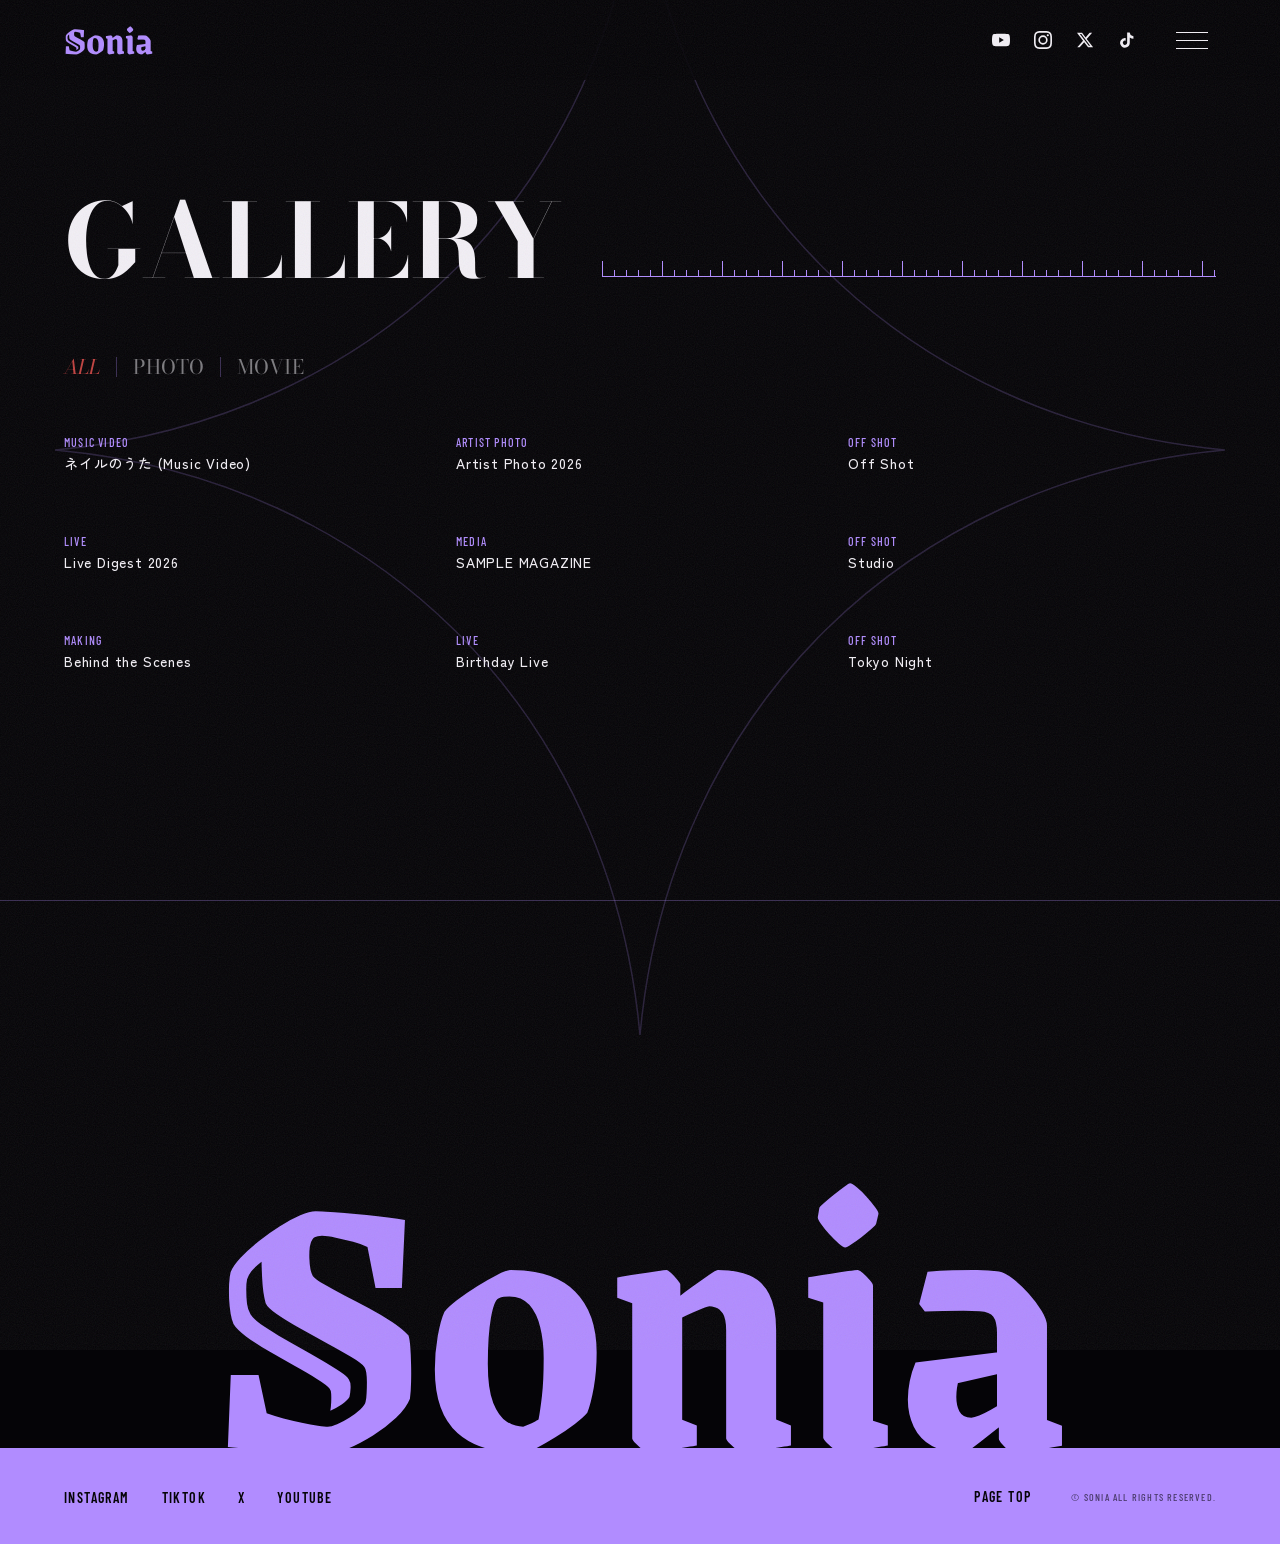
==== gallery/index.html @ 49996fd9 "Add files via upload" ====
<!DOCTYPE html>
<html lang="ja">
<head>
  <meta charset="UTF-8">
  <meta name="viewport" content="width=device-width, initial-scale=1.0">
  <title>Gallery｜素二愛 Sonia OFFICIAL WEB SITE</title>
  <meta name="description" content="アーティスト・モデル 素二愛（Sonia）のオフィシャルサイト。最新ニュース、ライブ情報、ギャラリー、プロフィールをお届けします。">
  <meta name="robots" content="index, follow">
  <link rel="icon" href="../images/favicon.png" type="image/png">

  <meta property="og:type" content="website">
  <meta property="og:title" content="素二愛 Sonia｜OFFICIAL WEB SITE">
  <meta property="og:description" content="アーティスト・モデル 素二愛（Sonia）のオフィシャルサイト。">
  <meta property="og:image" content="../images/ogp.png">
  <meta property="og:site_name" content="素二愛 Sonia｜OFFICIAL WEB SITE">
  <meta property="og:locale" content="ja_JP">
  <meta name="twitter:card" content="summary_large_image">
  <meta name="twitter:site" content="@sonia__0925">

  <link rel="preconnect" href="https://fonts.googleapis.com">
  <link rel="preconnect" href="https://fonts.gstatic.com" crossorigin>
  <link href="https://fonts.googleapis.com/css2?family=Barlow+Condensed:wght@400;500;600&family=Bodoni+Moda:ital,opsz,wght@0,6..96,400;0,6..96,700;1,6..96,400;1,6..96,700&family=Grenze+Gotisch:wght@500;700&family=Zen+Kaku+Gothic+New:wght@400;500&display=swap" rel="stylesheet">
  <link rel="stylesheet" href="../css/style.css?v=20261025">
  <script src="../js/common.js?v=20261025" defer></script>
  <script src="../js/layout.js?v=20261025" defer></script>
  <script src="../js/gallery.js?v=20261025" defer></script>
</head>
<body class="is-sub">

  <svg class="sprite" aria-hidden="true">
    <symbol id="i-star" viewBox="0 0 24 24"><path d="M12 0c.6 6.6 5.4 11.4 12 12-6.6.6-11.4 5.4-12 12-.6-6.6-5.4-11.4-12-12C6.6 11.4 11.4 6.6 12 0z"/></symbol>
    <symbol id="i-arrow" viewBox="0 0 24 24"><path d="M13.6 5.2 12.2 6.6l4.4 4.4H3v2h13.6l-4.4 4.4 1.4 1.4 6.8-6.8z"/></symbol>
    <symbol id="i-instagram" viewBox="0 0 24 24"><path d="M12 2.2c3.2 0 3.6 0 4.8.1 3.3.1 4.8 1.7 4.9 4.9.1 1.3.1 1.6.1 4.8s0 3.6-.1 4.8c-.1 3.2-1.7 4.8-4.9 4.9-1.3.1-1.6.1-4.8.1s-3.6 0-4.8-.1c-3.3-.1-4.8-1.7-4.9-4.9C2.2 15.6 2.2 15.2 2.2 12s0-3.6.1-4.8C2.4 3.9 3.9 2.4 7.2 2.3 8.4 2.2 8.8 2.2 12 2.2zM12 0C8.7 0 8.3 0 7.1.1 2.7.3.3 2.7.1 7.1 0 8.3 0 8.7 0 12s0 3.7.1 4.9c.2 4.4 2.6 6.8 7 7 1.2.1 1.6.1 4.9.1s3.7 0 4.9-.1c4.4-.2 6.8-2.6 7-7 .1-1.2.1-1.6.1-4.9s0-3.7-.1-4.9c-.2-4.4-2.6-6.8-7-7C15.7 0 15.3 0 12 0zm0 5.8a6.2 6.2 0 1 0 0 12.4 6.2 6.2 0 0 0 0-12.4zM12 16a4 4 0 1 1 0-8 4 4 0 0 1 0 8zm6.4-11.8a1.4 1.4 0 1 0 0 2.9 1.4 1.4 0 0 0 0-2.9z"/></symbol>
    <symbol id="i-tiktok" viewBox="0 0 24 24"><path d="M19.6 6.7a5 5 0 0 1-3.9-4.5V2h-3.5v13.7a2.9 2.9 0 0 1-5.2 1.7 2.9 2.9 0 0 1 3.2-4.5V9.4a6.4 6.4 0 0 0-5.5 10.8 6.4 6.4 0 0 0 11-4.5V8.8a8.4 8.4 0 0 0 4.9 1.6V6.9l-1-.2z"/></symbol>
    <symbol id="i-x" viewBox="0 0 24 24"><path d="M18.2 2.3h3.3l-7.2 8.3 8.5 11.2h-6.7l-5.2-6.8-6 6.8H1.7l7.7-8.8L1.3 2.3h6.8l4.7 6.2 5.4-6.2zm-1.1 17.5h1.8L7.1 4.1h-2l12 15.7z"/></symbol>
    <symbol id="i-youtube" viewBox="0 0 24 24"><path d="M23.5 6.2a3 3 0 0 0-2.1-2.1C19.5 3.6 12 3.6 12 3.6s-7.5 0-9.4.5A3 3 0 0 0 .5 6.2C0 8.1 0 12 0 12s0 3.9.5 5.8a3 3 0 0 0 2.1 2.1c1.9.5 9.4.5 9.4.5s7.5 0 9.4-.5a3 3 0 0 0 2.1-2.1c.5-1.9.5-5.8.5-5.8s0-3.9-.5-5.8zM9.6 15.6V8.4l6.2 3.6-6.2 3.6z"/></symbol>
  </svg>

  <div class="grain" aria-hidden="true"></div>
  <svg class="emblem" aria-hidden="true" viewBox="0 0 24 24"><path d="M12 0c.6 6.6 5.4 11.4 12 12-6.6.6-11.4 5.4-12 12-.6-6.6-5.4-11.4-12-12C6.6 11.4 11.4 6.6 12 0z"/></svg>
  <div class="cursor" aria-hidden="true"><span class="cursor-dot"></span><span class="cursor-ring"><em class="cursor-label"></em></span></div>

  <header class="site-header">
    <a href="../" class="logo" aria-label="素二愛 トップへ">Sonia</a>
    <ul class="header-sns">
      <li><a href="https://www.youtube.com/channel/UCf7-5qd9nNde2EbkA1S9MgQ" target="_blank" rel="noopener" aria-label="YouTube"><svg><use href="#i-youtube"/></svg></a></li>
      <li><a href="https://www.instagram.com/sonia__0925" target="_blank" rel="noopener" aria-label="Instagram"><svg><use href="#i-instagram"/></svg></a></li>
      <li><a href="https://x.com/sonia__0925" target="_blank" rel="noopener" aria-label="X"><svg><use href="#i-x"/></svg></a></li>
      <li><a href="https://www.tiktok.com/@sonia__0925" target="_blank" rel="noopener" aria-label="TikTok"><svg><use href="#i-tiktok"/></svg></a></li>
    </ul>
    <button class="menu-btn" type="button" aria-expanded="false" aria-controls="drawer" aria-label="メニュー"><i></i><i></i><i></i></button>
  </header>

  <div class="drawer" id="drawer" aria-hidden="true">
    <nav class="drawer-nav" aria-label="メニュー">
      <a href="../#news">News</a>
      <a href="../#live">Live</a>
      <a href="../#gallery">Gallery</a>
      <a href="../#profile">Profile</a>
      <a href="../#contact">Contact</a>
    </nav>
    <ul class="sns-grid">
      <li><a href="https://www.instagram.com/sonia__0925" target="_blank" rel="noopener" aria-label="Instagram"><svg><use href="#i-instagram"/></svg></a></li>
      <li><a href="https://x.com/sonia__0925" target="_blank" rel="noopener" aria-label="X"><svg><use href="#i-x"/></svg></a></li>
      <li><a href="https://www.tiktok.com/@sonia__0925" target="_blank" rel="noopener" aria-label="TikTok"><svg><use href="#i-tiktok"/></svg></a></li>
      <li><a href="https://www.youtube.com/channel/UCf7-5qd9nNde2EbkA1S9MgQ" target="_blank" rel="noopener" aria-label="YouTube"><svg><use href="#i-youtube"/></svg></a></li>
    </ul>
  </div>

  <main class="page page-gallery">
    <section class="sec page-sec">
      <div class="sec-head">
        <h1 class="sec-title" data-split>Gallery</h1>
        <span class="ruler" aria-hidden="true"></span>
      </div>
      <div class="tabs" role="tablist">
        <button type="button" class="is-active" data-filter="all">All</button>
        <button type="button" data-filter="photo">Photo</button>
        <button type="button" data-filter="movie">Movie</button>
      </div>
      <ul class="gallery-grid js-gallery"></ul>
    </section>
  </main>

  <footer class="site-footer">
    <p class="footer-logo" aria-hidden="true">Sonia</p>
    <div class="footer-row">
      <ul class="footer-sns">
        <li><a href="https://www.instagram.com/sonia__0925" target="_blank" rel="noopener">Instagram</a></li>
        <li><a href="https://www.tiktok.com/@sonia__0925" target="_blank" rel="noopener">TikTok</a></li>
        <li><a href="https://x.com/sonia__0925" target="_blank" rel="noopener">X</a></li>
        <li><a href="https://www.youtube.com/channel/UCf7-5qd9nNde2EbkA1S9MgQ" target="_blank" rel="noopener">YouTube</a></li>
      </ul>
      <a href="../" class="to-top">Page top</a>
      <p class="copy"><small>&copy; Sonia All Rights Reserved.</small></p>
    </div>
  </footer>

  <div class="modal" id="modal" aria-hidden="true" role="dialog" aria-modal="true">
    <div class="modal-bg" data-close></div>
    <button type="button" class="modal-close" data-close aria-label="閉じる"><i></i><i></i></button>
    <div class="modal-box">
      <div class="modal-content js-modal-content"></div>
    </div>
  </div>

</body>
</html>
---- css/style.css ----
:root {
  --black: #050407;
  --panel: #0e0b13;
  --cream: #f2eff5;
  --violet: #b18cff;
  --red: #c0413f;
  --dim: rgba(242, 239, 245, 0.5);
  --line: rgba(177, 140, 255, 0.3);
  --line-soft: rgba(242, 239, 245, 0.1);

  --serif: "Bodoni Moda", "Times New Roman", serif;
  --goth: "Grenze Gotisch", "Times New Roman", serif;
  --label: "Barlow Condensed", "Arial Narrow", sans-serif;
  --ja: "Zen Kaku Gothic New", "Hiragino Sans", "Yu Gothic", sans-serif;

  --fs-xs: 12px;
  --fs-s: 14px;
  --fs-m: 16px;
  --fs-l: 20px;
  --fs-xl: clamp(24px, 3vw, 32px);
  --fs-2xl: clamp(48px, 6vw, 80px);
  --fs-display: clamp(48px, 8vw, 128px);

  --gx: clamp(20px, 5vw, 80px);
  --header-h: 80px;
  --sec-y: clamp(96px, 12vw, 192px);

  --ease: cubic-bezier(0.22, 1, 0.36, 1);
  --ease-io: cubic-bezier(0.76, 0, 0.24, 1);
}

*,
*::before,
*::after {
  box-sizing: border-box;
}

html {
  -webkit-text-size-adjust: 100%;
  scroll-behavior: smooth;
}

html.is-locked {
  overflow: hidden;
}

html.is-locked body {
  padding-right: var(--sbw, 0px);
}

html.is-locked .site-header,
html.is-locked .modal-close {
  margin-right: var(--sbw, 0px);
}

body {
  margin: 0;
  background-color: var(--black);
  color: var(--cream);
  font-family: var(--ja);
  font-size: var(--fs-m);
  line-height: 2;
  letter-spacing: 0.05em;
  -webkit-font-smoothing: antialiased;
  overflow-x: clip;
}

img,
svg,
video,
iframe {
  display: block;
  max-width: 100%;
}

a {
  color: inherit;
  text-decoration: none;
}

button {
  font: inherit;
  color: inherit;
  letter-spacing: inherit;
  background: none;
  border: 0;
  padding: 0;
  cursor: pointer;
}

ul,
ol,
dl,
dd,
p,
h1,
h2,
h3,
figure {
  margin: 0;
  padding: 0;
}

ul,
ol {
  list-style: none;
}

h1,
h2,
h3 {
  font-size: inherit;
  font-weight: 500;
  line-height: 1.5;
}

em {
  font-style: normal;
}

::selection {
  background-color: var(--red);
  color: var(--cream);
}

:focus-visible {
  outline: 1px solid var(--violet);
  outline-offset: 4px;
}

.sec-title,
.drawer-nav a,
.index-list,
.tabs button,
.live-day,
.profile-sns span,
.empty {
  font-family: var(--serif);
  font-weight: 700;
  line-height: 1;
  letter-spacing: 0;
  text-transform: uppercase;
}

.logo,
.loader-logo,
.mv-logo-en,
.footer-logo,
.profile-name span {
  font-family: var(--goth);
  font-weight: 700;
  line-height: 1;
  letter-spacing: 0;
}

.loader-count,
.mv-scroll,
.news-date,
.news-cat,
.badge,
.live-week,
.live-meta,
.live-more,
.ticket-btn,
.more-btn,
.send-btn,
.gallery-meta em,
.gallery-count-badge,
.profile-data dt,
.field label,
.field-choice legend,
.footer-sns a,
.to-top,
.copy,
.modal-caption,
.modal-yt,
.modal-count,
.live-table dt,
.pager-link small,
.pager-back {
  font-family: var(--label);
  font-weight: 500;
  line-height: 1.5;
  letter-spacing: 0.1em;
  text-transform: uppercase;
}

.sprite {
  position: absolute;
  width: 0;
  height: 0;
  overflow: hidden;
}

.hp {
  position: absolute;
  left: -9999px;
  opacity: 0;
}

main,
.site-footer {
  position: relative;
  z-index: 1;
}

.loader {
  position: fixed;
  inset: 0;
  z-index: 200;
  display: grid;
  place-content: center;
  justify-items: center;
  gap: 24px;
  background-color: var(--black);
  color: var(--violet);
  clip-path: inset(0 0 0 0);
  transition: clip-path 1.2s var(--ease-io);
}

body.is-ready .loader {
  clip-path: inset(0 0 100% 0);
  pointer-events: none;
}

.loader-logo {
  font-size: 72px;
  opacity: 0;
  animation: fade 1.2s var(--ease) 0.1s forwards;
}

.loader-bar {
  position: relative;
  width: 160px;
  height: 1px;
  background-color: var(--line);
}

.loader-bar span {
  position: absolute;
  inset: 0;
  background-color: var(--red);
  transform: scaleX(0);
  transform-origin: left;
}

.loader-count {
  font-size: var(--fs-xs);
  letter-spacing: 0.2em;
  font-variant-numeric: tabular-nums;
}

.grain {
  position: fixed;
  inset: -50%;
  z-index: 150;
  pointer-events: none;
  opacity: 0.08;
  background-image: url("data:image/svg+xml,%3Csvg xmlns='http://www.w3.org/2000/svg' width='220' height='220'%3E%3Cfilter id='n'%3E%3CfeTurbulence type='fractalNoise' baseFrequency='0.9' numOctaves='2' stitchTiles='stitch'/%3E%3C/filter%3E%3Crect width='100%25' height='100%25' filter='url(%23n)'/%3E%3C/svg%3E");
  animation: grain 1.2s steps(6) infinite;
}

.emblem {
  position: fixed;
  left: 50%;
  top: 50%;
  z-index: 0;
  width: 130vmin;
  height: 130vmin;
  margin: -65vmin 0 0 -65vmin;
  fill: none;
  stroke: var(--violet);
  stroke-width: 0.03;
  opacity: 0.2;
  pointer-events: none;
  transform: rotate(var(--rot, 0deg)) scale(var(--sc, 1));
}

.cursor {
  display: none;
}

@media (hover: hover) and (pointer: fine) {
  .cursor {
    display: block;
    position: fixed;
    left: 0;
    top: 0;
    z-index: 400;
    pointer-events: none;
    opacity: 0;
    transition: opacity 0.4s;
  }

  .cursor.is-active {
    opacity: 1;
  }

  .cursor-dot,
  .cursor-ring {
    position: fixed;
    left: 0;
    top: 0;
    border-radius: 50%;
    will-change: transform;
  }

  .cursor-dot {
    width: 6px;
    height: 6px;
    margin: -3px 0 0 -3px;
    background-color: var(--red);
  }

  .cursor-ring {
    width: 40px;
    height: 40px;
    margin: -20px 0 0 -20px;
    display: grid;
    place-items: center;
  }

  .cursor-ring::before {
    content: "";
    position: absolute;
    inset: 0;
    border: 1px solid var(--line);
    border-radius: 50%;
    transition: transform 0.6s var(--ease), background-color 0.4s, border-color 0.4s;
  }

  .cursor-label {
    position: relative;
    font-family: var(--label);
    font-weight: 500;
    font-size: var(--fs-xs);
    letter-spacing: 0.1em;
    text-transform: uppercase;
    color: var(--black);
    opacity: 0;
    transition: opacity 0.3s;
  }

  .cursor.is-hover .cursor-ring::before {
    transform: scale(1.5);
    border-color: var(--violet);
  }

  .cursor.is-label .cursor-ring::before {
    transform: scale(2.2);
    background-color: var(--violet);
    border-color: var(--violet);
  }

  .cursor.is-label .cursor-label {
    opacity: 1;
  }

  .cursor.is-label .cursor-dot {
    opacity: 0;
  }
}

.site-header {
  position: fixed;
  inset: 0 0 auto;
  z-index: 120;
  height: var(--header-h);
  padding: 0 var(--gx);
  display: flex;
  align-items: center;
  gap: 24px;
  transition: transform 0.8s var(--ease), background-color 0.6s;
}

.site-header.is-hidden {
  transform: translateY(-100%);
}

.site-header.is-solid,
.is-sub .site-header {
  background-color: rgba(5, 4, 7, 0.9);
}

.logo {
  margin-right: auto;
  font-size: 40px;
  color: var(--violet);
}

.header-sns {
  display: flex;
  align-items: center;
  gap: 24px;
}

.header-sns svg {
  width: 18px;
  height: 18px;
  fill: currentColor;
  transition: transform 0.5s var(--ease), fill 0.4s;
}

.header-sns a:hover svg {
  transform: translateY(-4px);
  fill: var(--violet);
}

.menu-btn {
  position: relative;
  width: 48px;
  height: 48px;
  margin-left: 8px;
}

.menu-btn i {
  position: absolute;
  left: 8px;
  right: 8px;
  height: 1px;
  background-color: currentColor;
  transition: transform 0.6s var(--ease), opacity 0.4s, top 0.6s var(--ease);
}

.menu-btn i:nth-child(1) { top: 16px; }
.menu-btn i:nth-child(2) { top: 24px; }
.menu-btn i:nth-child(3) { top: 32px; }

.menu-btn[aria-expanded="true"] i:nth-child(1) {
  top: 24px;
  transform: rotate(30deg);
}

.menu-btn[aria-expanded="true"] i:nth-child(2) {
  opacity: 0;
}

.menu-btn[aria-expanded="true"] i:nth-child(3) {
  top: 24px;
  transform: rotate(-30deg);
}

.drawer {
  position: fixed;
  inset: 0;
  z-index: 110;
  display: flex;
  flex-direction: column;
  justify-content: space-between;
  gap: 40px;
  padding: calc(var(--header-h) + 40px) var(--gx) 40px;
  background-color: var(--black);
  clip-path: inset(0 0 100% 0);
  transition: clip-path 1s var(--ease-io);
  visibility: hidden;
}

.drawer.is-open {
  clip-path: inset(0 0 0 0);
  visibility: visible;
}

.drawer-nav {
  display: grid;
  justify-items: start;
  gap: 8px;
}

.drawer-nav a {
  font-size: clamp(48px, 10vw, 112px);
  opacity: 0;
  transform: translateY(40px);
  transition: opacity 0.8s var(--ease), transform 0.8s var(--ease), color 0.4s;
}

.drawer-nav a:hover {
  color: var(--red);
  font-style: italic;
}

.drawer.is-open .drawer-nav a {
  opacity: 1;
  transform: none;
}

.drawer.is-open .drawer-nav a:nth-child(1) { transition-delay: 0.2s; }
.drawer.is-open .drawer-nav a:nth-child(2) { transition-delay: 0.3s; }
.drawer.is-open .drawer-nav a:nth-child(3) { transition-delay: 0.4s; }
.drawer.is-open .drawer-nav a:nth-child(4) { transition-delay: 0.5s; }
.drawer.is-open .drawer-nav a:nth-child(5) { transition-delay: 0.6s; }

.sns-grid {
  display: grid;
  grid-template-columns: repeat(4, minmax(0, 1fr));
  border: 1px solid var(--violet);
}

.sns-grid li + li {
  border-left: 1px solid var(--violet);
}

.sns-grid a {
  display: grid;
  place-items: center;
  height: 64px;
  color: var(--violet);
  transition: background-color 0.4s, color 0.4s;
}

.sns-grid svg {
  width: 24px;
  height: 24px;
  fill: currentColor;
}

.sns-grid a:hover {
  background-color: var(--red);
  color: var(--cream);
}

.mv {
  position: relative;
  height: 100vh;
  height: 100svh;
  min-height: 640px;
  overflow: hidden;
  --p: 0;
}

.mv-sky {
  position: absolute;
  inset: 0;
  width: 100%;
  height: 100%;
}

.mv-ornament {
  position: absolute;
  z-index: 2;
  right: var(--gx);
  top: calc(var(--header-h) + 24px);
  width: 120px;
  height: 120px;
  fill: none;
  stroke: var(--violet);
  stroke-width: 1;
  opacity: 0;
  transition: opacity 1.2s var(--ease) 1.6s;
  animation: spin 40s linear infinite;
}

.mv-ornament-star {
  fill: var(--red);
  stroke: none;
}

body.is-ready .mv-ornament {
  opacity: 1;
}

.mv-stage {
  position: absolute;
  left: 50%;
  top: calc(50% + var(--header-h) / 4);
  width: min(88vw, 1280px, calc((100svh - var(--header-h) - 48px) * 15 / 11));
  aspect-ratio: 15 / 11;
  container-type: inline-size;
  transform: translate(-50%, -50%) translateY(calc(var(--p) * -64px)) scale(calc(1 - var(--p) * 0.2));
  opacity: calc(1 - var(--p) * 0.9);
}

.mv-tv {
  position: absolute;
  inset: 0;
  opacity: 0;
  transform: translateY(40px);
  transition: opacity 1.2s var(--ease) 0.2s, transform 1.4s var(--ease) 0.2s;
}

body.is-ready .mv-tv {
  opacity: 1;
  transform: none;
}

.mv-screen {
  position: absolute;
  left: 4%;
  top: 14%;
  right: 16%;
  bottom: 6%;
  overflow: hidden;
  background-color: var(--panel);
}

.mv-video {
  width: 100%;
  height: 100%;
  object-fit: cover;
  filter: brightness(0.8);
  clip-path: inset(0 0 100% 0);
  transition: clip-path 1.6s var(--ease-io) 0.6s;
}

body.is-ready .mv-video {
  clip-path: inset(0 0 0 0);
}

.mv-scan {
  position: absolute;
  inset: 0;
  background-image: url("data:image/svg+xml,%3Csvg xmlns='http://www.w3.org/2000/svg' width='4' height='4'%3E%3Crect width='4' height='1' fill='%23000' fill-opacity='.2'/%3E%3C/svg%3E");
  mix-blend-mode: multiply;
  pointer-events: none;
  animation: roll 8s linear infinite;
}

.mv-tv-frame {
  position: absolute;
  inset: 0;
  width: 100%;
  height: 100%;
  pointer-events: none;
  user-select: none;
}

.mv-logo {
  position: absolute;
  left: 44%;
  top: 56%;
  display: grid;
  justify-items: center;
  color: var(--violet);
  white-space: nowrap;
  transform: translate(-50%, -50%);
  pointer-events: none;
}

.mv-logo-en {
  display: flex;
  overflow: hidden;
  padding: 8px 8px 16px;
  font-size: 20cqw;
}

.mv-logo-en .char {
  display: inline-block;
  transform: translateY(110%);
  transition: transform 1.4s var(--ease);
  transition-delay: calc(1s + var(--i) * 0.08s);
}

body.is-ready .mv-logo-en .char {
  transform: none;
}

.mv-logo-ja {
  font-size: var(--fs-s);
  letter-spacing: 1em;
  padding-left: 1em;
  color: var(--cream);
  opacity: 0;
  transition: opacity 1.2s var(--ease) 1.6s;
}

body.is-ready .mv-logo-ja {
  opacity: 1;
}

.mv-scroll {
  position: absolute;
  z-index: 3;
  right: var(--gx);
  bottom: 32px;
  padding-right: 40px;
  font-size: var(--fs-xs);
  letter-spacing: 0.2em;
  color: var(--violet);
}

.mv-scroll::after {
  content: "";
  position: absolute;
  right: 0;
  top: 50%;
  width: 32px;
  height: 1px;
  background-color: var(--red);
  transform-origin: right;
  animation: pull 2.2s var(--ease-io) infinite;
}

.index {
  display: grid;
  grid-template-columns: minmax(0, 1fr) minmax(280px, 400px);
  align-items: end;
  gap: 40px 64px;
  padding: 64px var(--gx) 120px;
}

.index-list {
  display: flex;
  flex-wrap: wrap;
  align-items: center;
  column-gap: 0.3em;
  row-gap: 0.1em;
  font-size: clamp(40px, 6vw, 96px);
  color: var(--violet);
}

.index-list li {
  display: flex;
  align-items: center;
  gap: 0.3em;
}

.index-list li:not(:last-child)::after {
  content: "";
  width: 0.2em;
  height: 0.2em;
  background-color: var(--red);
  -webkit-mask: url("data:image/svg+xml,%3Csvg xmlns='http://www.w3.org/2000/svg' viewBox='0 0 24 24'%3E%3Cpath d='M12 0c.6 6.6 5.4 11.4 12 12-6.6.6-11.4 5.4-12 12-.6-6.6-5.4-11.4-12-12C6.6 11.4 11.4 6.6 12 0z'/%3E%3C/svg%3E") center / contain no-repeat;
  mask: url("data:image/svg+xml,%3Csvg xmlns='http://www.w3.org/2000/svg' viewBox='0 0 24 24'%3E%3Cpath d='M12 0c.6 6.6 5.4 11.4 12 12-6.6.6-11.4 5.4-12 12-.6-6.6-5.4-11.4-12-12C6.6 11.4 11.4 6.6 12 0z'/%3E%3C/svg%3E") center / contain no-repeat;
}

.index-list a {
  display: inline-block;
  transition: color 0.4s;
}

.index-list a:hover {
  color: var(--red);
  font-style: italic;
}

.sec {
  position: relative;
  padding: var(--sec-y) var(--gx);
}

.sec-head {
  display: flex;
  align-items: flex-end;
  gap: 40px;
  margin-bottom: 64px;
}

.sec-title {
  display: flex;
  flex: none;
  overflow: hidden;
  padding-top: 8px;
  font-size: var(--fs-display);
}

.sec-title .char {
  display: inline-block;
  transform: translateY(105%);
  transition: transform 1.2s var(--ease);
  transition-delay: calc(var(--i) * 0.05s);
}

.sec-title.is-in .char {
  transform: none;
}

.ruler {
  flex: 1;
  height: 16px;
  margin-bottom: 16px;
  border-bottom: 1px solid var(--violet);
  background-image: url("data:image/svg+xml,%3Csvg xmlns='http://www.w3.org/2000/svg' width='60' height='16'%3E%3Cg fill='%23b18cff'%3E%3Crect x='0' y='0' width='1' height='16'/%3E%3Crect x='12' y='10' width='1' height='6'/%3E%3Crect x='24' y='10' width='1' height='6'/%3E%3Crect x='36' y='10' width='1' height='6'/%3E%3Crect x='48' y='10' width='1' height='6'/%3E%3C/g%3E%3C/svg%3E");
  background-repeat: repeat-x;
  background-position: left bottom;
  transform: scaleX(0);
  transform-origin: left;
  transition: transform 1.6s var(--ease) 0.3s;
}

.ruler.is-in {
  transform: none;
}

[data-reveal] {
  opacity: 0;
  transform: translateY(48px);
  transition: opacity 1.4s var(--ease), transform 1.4s var(--ease);
}

[data-reveal].is-in {
  opacity: 1;
  transform: none;
}

.tabs {
  display: flex;
  flex-wrap: wrap;
  row-gap: 16px;
  margin-bottom: 32px;
}

.tabs button {
  padding: 0 16px;
  font-size: var(--fs-l);
  font-weight: 400;
  color: var(--dim);
  border-left: 1px solid var(--line);
  transition: color 0.4s;
}

.tabs button:first-child {
  padding-left: 0;
  border-left: 0;
}

.tabs button:hover {
  color: var(--cream);
}

.tabs .is-active {
  color: var(--red);
  font-style: italic;
}

.news-list,
.live-list {
  border-bottom: 1px solid var(--line-soft);
}

.news-item,
.live-item,
.gallery-item {
  opacity: 0;
  transform: translateY(32px);
  transition: opacity 1s var(--ease), transform 1s var(--ease);
  transition-delay: calc(var(--i, 0) * 0.08s);
}

.news-item.is-in,
.live-item.is-in,
.gallery-item.is-in {
  opacity: 1;
  transform: none;
}

.news-item {
  border-top: 1px solid var(--line-soft);
}

.news-item[hidden] {
  display: none;
}

.news-link {
  display: grid;
  grid-template-columns: 200px minmax(0, 1fr) auto 16px;
  align-items: baseline;
  column-gap: 32px;
  width: 100%;
  padding: 32px 0;
  text-align: left;
}

.news-date {
  display: flex;
  align-items: center;
  gap: 8px;
  font-size: var(--fs-m);
  font-variant-numeric: tabular-nums;
}

.news-date small,
.live-week {
  font-size: var(--fs-xs);
  color: var(--dim);
}

.badge {
  display: inline-block;
  padding: 0 8px;
  font-size: var(--fs-xs);
  font-weight: 600;
  color: var(--cream);
  background-color: var(--red);
}

.badge.is-mute {
  background-color: var(--line-soft);
  color: var(--dim);
}

.news-title {
  transition: transform 0.7s var(--ease), color 0.4s;
}

.news-cat {
  font-size: var(--fs-s);
  color: var(--violet);
  text-align: right;
}

.news-arrow {
  width: 16px;
  height: 16px;
  fill: var(--red);
  align-self: center;
  opacity: 0;
  transform: translateX(-8px);
  transition: opacity 0.4s, transform 0.7s var(--ease);
}

a.news-link:hover .news-title {
  transform: translateX(8px);
  color: var(--violet);
}

a.news-link:hover .news-arrow {
  opacity: 1;
  transform: none;
}

.more-btn,
.send-btn,
.ticket-btn,
.pager-back {
  display: inline-flex;
  align-items: center;
  gap: 16px;
  padding: 16px 32px;
  font-size: var(--fs-s);
  color: var(--violet);
  border: 1px solid var(--violet);
  transition: background-color 0.4s, color 0.4s, border-color 0.4s;
}

.more-btn svg,
.send-btn svg,
.ticket-btn svg,
.live-more svg,
.modal-yt svg {
  width: 14px;
  height: 14px;
  fill: currentColor;
  transition: transform 0.6s var(--ease);
}

.more-btn:hover,
.send-btn:hover,
.ticket-btn:hover,
.pager-back:hover {
  background-color: var(--red);
  border-color: var(--red);
  color: var(--cream);
}

.more-btn:hover svg,
.send-btn:hover svg,
.ticket-btn:hover svg {
  transform: translateX(4px);
}

.more-btn {
  margin-top: 48px;
}

.ticket-btn {
  padding: 12px 24px;
  border-radius: 999px;
  white-space: nowrap;
}

.live-item {
  position: relative;
  display: grid;
  grid-template-columns: 240px minmax(0, 1fr) auto;
  column-gap: 48px;
  align-items: start;
  padding: 40px 0;
  border-top: 1px solid var(--line-soft);
}

.live-day {
  display: block;
  font-size: var(--fs-2xl);
  color: var(--violet);
}

.live-week {
  display: block;
  margin-top: 16px;
}

.is-past .live-day {
  color: var(--dim);
}

.live-title {
  font-size: var(--fs-l);
  font-weight: 500;
  line-height: 1.5;
}

.live-title a {
  transition: color 0.4s;
}

.live-title a::after {
  content: "";
  position: absolute;
  inset: 0;
  z-index: 1;
}

.live-item:hover .live-title a,
.live-item:hover .live-more {
  color: var(--violet);
}

.live-venue {
  margin-top: 8px;
  font-size: var(--fs-s);
}

.live-venue span {
  margin-left: 16px;
  font-size: var(--fs-xs);
  color: var(--dim);
}

.live-meta {
  display: flex;
  flex-wrap: wrap;
  gap: 4px 24px;
  margin-top: 16px;
  font-size: var(--fs-s);
  color: var(--dim);
}

.live-meta b {
  margin-left: 8px;
  font-weight: 500;
  color: var(--cream);
}

.live-act {
  display: flex;
  flex-direction: column;
  align-items: flex-end;
  gap: 16px;
}

.live-act .ticket-btn {
  position: relative;
  z-index: 2;
}

.live-more {
  display: inline-flex;
  align-items: center;
  gap: 8px;
  font-size: var(--fs-s);
  color: var(--dim);
  transition: color 0.4s;
}

.live-item:hover .live-more svg {
  transform: translateX(4px);
}

.empty {
  padding: 48px 0;
  border-top: 1px solid var(--line-soft);
  font-size: var(--fs-xl);
  font-weight: 400;
  font-style: italic;
  text-transform: none;
  color: var(--dim);
}

.gallery-grid {
  display: grid;
  grid-template-columns: repeat(3, minmax(0, 1fr));
  gap: 40px 24px;
}

.gallery-card {
  display: flex;
  flex-direction: column;
  width: 100%;
  height: 100%;
  text-align: left;
}

.gallery-thumb {
  position: relative;
  display: block;
  aspect-ratio: 1 / 1;
  overflow: hidden;
  background-color: var(--panel);
}

.gallery-grid.is-feature .gallery-item:first-child {
  grid-column: span 2;
}

.gallery-grid.is-feature .gallery-item:first-child .gallery-thumb {
  flex: 1;
  aspect-ratio: auto;
  min-height: 0;
}

.gallery-thumb img {
  position: absolute;
  inset: 0;
  width: 100%;
  height: 100%;
  object-fit: cover;
  transition: opacity 0.4s;
}

.gallery-card:hover .gallery-thumb img {
  opacity: 0.7;
}

.gallery-play {
  position: absolute;
  left: 50%;
  top: 50%;
  width: 72px;
  height: 72px;
  margin: -36px 0 0 -36px;
  display: grid;
  place-items: center;
  border: 1px solid var(--violet);
  border-radius: 50%;
  color: var(--violet);
  background-color: rgba(5, 4, 7, 0.3);
}

.gallery-play::before {
  content: "";
  width: 0;
  height: 0;
  margin-left: 4px;
  border-style: solid;
  border-width: 8px 0 8px 12px;
  border-color: transparent transparent transparent currentColor;
}

.gallery-count-badge {
  position: absolute;
  right: 16px;
  top: 16px;
  padding: 0 8px;
  font-size: var(--fs-xs);
  background-color: rgba(5, 4, 7, 0.6);
}

.gallery-meta {
  display: grid;
  margin-top: 16px;
}

.gallery-meta em {
  font-size: var(--fs-xs);
  color: var(--violet);
}

.gallery-meta strong {
  font-size: var(--fs-s);
  font-weight: 500;
  line-height: 1.8;
}

.arrow-btn {
  display: grid;
  place-items: center;
  width: 48px;
  height: 48px;
  border: 1px solid var(--cream);
  border-radius: 50%;
  transition: background-color 0.4s, color 0.4s, opacity 0.4s, border-color 0.4s;
}

.arrow-btn svg {
  width: 16px;
  height: 16px;
  fill: currentColor;
}

.arrow-btn.is-prev svg {
  transform: scaleX(-1);
}

.arrow-btn:hover {
  background-color: var(--red);
  border-color: var(--red);
}

.arrow-btn[disabled] {
  opacity: 0.2;
  pointer-events: none;
}

.page-gallery .tabs {
  margin-bottom: 40px;
}

.profile-body {
  display: grid;
  grid-template-columns: 5fr 6fr;
  gap: clamp(48px, 7vw, 120px);
  align-items: center;
}

.profile-visual {
  position: relative;
  padding: 0 24px 24px 0;
}

.profile-frame {
  position: relative;
  z-index: 1;
  aspect-ratio: 3 / 4;
  border-radius: 999px 999px 0 0;
  overflow: hidden;
  background-color: var(--panel);
}

.profile-frame img {
  width: 100%;
  height: 120%;
  object-fit: cover;
  transform: translateY(var(--py, 0));
}

.profile-line {
  position: absolute;
  inset: 24px 0 0 24px;
  border: 1px solid var(--violet);
  border-radius: 999px 999px 0 0;
}

.profile-star {
  position: absolute;
  z-index: 2;
  right: -8px;
  top: 12%;
  width: 32px;
  height: 32px;
  fill: var(--red);
  animation: spin 14s linear infinite;
}

.profile-name {
  display: flex;
  align-items: baseline;
  flex-wrap: wrap;
  gap: 8px 24px;
  font-size: var(--fs-xl);
  font-weight: 500;
  line-height: 1.5;
  letter-spacing: 0.2em;
}

.profile-name span {
  font-size: 1.2em;
  color: var(--violet);
}

.profile-lead {
  max-width: 34em;
  margin-top: 32px;
}

.profile-lead p + p,
.article-body p + p {
  margin-top: 1.5em;
}

.profile-data,
.live-table {
  margin-top: 48px;
  border-top: 1px solid var(--line);
}

.profile-data div,
.live-table div {
  display: grid;
  grid-template-columns: 120px minmax(0, 1fr);
  gap: 24px;
  padding: 16px 0;
  border-bottom: 1px solid var(--line);
}

.profile-data dt,
.live-table dt {
  font-size: var(--fs-s);
  line-height: 2;
  color: var(--violet);
}

.profile-data dd,
.live-table dd {
  font-size: var(--fs-s);
}

.profile-sns {
  display: grid;
  grid-template-columns: repeat(2, minmax(0, 1fr));
  gap: 0 24px;
  margin-top: 48px;
}

.profile-sns a {
  display: grid;
  grid-template-columns: 16px 1fr;
  column-gap: 16px;
  align-items: center;
  padding: 16px 0;
  border-bottom: 1px solid var(--line-soft);
}

.profile-sns svg {
  width: 16px;
  height: 16px;
  fill: var(--violet);
  grid-row: span 2;
}

.profile-sns span {
  font-size: var(--fs-l);
  line-height: 1.5;
  transition: transform 0.6s var(--ease), color 0.4s;
}

.profile-sns em {
  font-size: var(--fs-xs);
  color: var(--dim);
  line-height: 1.5;
}

.profile-sns a:hover span {
  transform: translateX(8px);
  color: var(--violet);
}

.contact-body {
  display: grid;
  grid-template-columns: 4fr 7fr;
  gap: 48px clamp(48px, 7vw, 120px);
}

.contact-note {
  font-size: var(--fs-s);
  color: var(--dim);
}

.contact-form {
  display: grid;
  gap: 32px;
}

.field {
  position: relative;
}

.field input,
.field textarea {
  width: 100%;
  padding: 24px 0 16px;
  font: inherit;
  color: var(--cream);
  background: none;
  border: 0;
  border-bottom: 1px solid var(--line);
  border-radius: 0;
  outline: 0;
  resize: vertical;
}

.field textarea {
  min-height: 160px;
}

.field label {
  position: absolute;
  left: 0;
  top: 24px;
  font-size: var(--fs-s);
  color: var(--dim);
  pointer-events: none;
  transform-origin: left top;
  transition: transform 0.6s var(--ease), color 0.4s;
}

.field input:focus + label,
.field input:not(:placeholder-shown) + label,
.field textarea:focus + label,
.field textarea:not(:placeholder-shown) + label {
  transform: translateY(-24px) scale(0.85);
  color: var(--violet);
}

.field::after {
  content: "";
  position: absolute;
  left: 0;
  right: 0;
  bottom: 0;
  height: 1px;
  background-color: var(--violet);
  transform: scaleX(0);
  transform-origin: left;
  transition: transform 0.9s var(--ease);
}

.field:focus-within::after,
.field.is-error::after {
  transform: scaleX(1);
}

.field.is-error::after {
  background-color: var(--red);
}

.field-choice {
  display: flex;
  flex-wrap: wrap;
  gap: 8px;
  margin: 0;
  padding: 0;
  border: 0;
}

.field-choice legend {
  width: 100%;
  margin-bottom: 16px;
  font-size: var(--fs-s);
  color: var(--dim);
}

.field-choice label {
  cursor: pointer;
}

.field-choice input {
  position: absolute;
  opacity: 0;
  pointer-events: none;
}

.field-choice span {
  display: inline-block;
  padding: 8px 24px;
  font-size: var(--fs-s);
  border: 1px solid var(--line);
  border-radius: 999px;
  transition: background-color 0.4s, color 0.4s, border-color 0.4s;
}

.field-choice input:checked + span {
  background-color: var(--red);
  border-color: var(--red);
}

.field-choice input:focus-visible + span {
  outline: 1px solid var(--violet);
  outline-offset: 4px;
}

.form-msg {
  min-height: 1em;
  font-size: var(--fs-s);
  color: var(--red);
}

.form-msg.is-done {
  color: var(--violet);
}

.send-btn {
  justify-self: start;
}

.send-btn[disabled] {
  opacity: 0.4;
  pointer-events: none;
}

.site-footer {
  padding: clamp(64px, 9vw, 144px) var(--gx) 0;
  overflow: hidden;
  border-top: 1px solid var(--line);
}

.footer-logo {
  position: relative;
  z-index: 0;
  font-size: 30vw;
  text-align: center;
  color: var(--violet);
  white-space: nowrap;
  pointer-events: none;
  user-select: none;
  transform: translateY(var(--fy, 0));
}

.footer-row {
  position: relative;
  z-index: 1;
  display: flex;
  flex-wrap: wrap;
  align-items: center;
  gap: 16px 40px;
  margin: 48px calc(var(--gx) * -1) 0;
  padding: 32px var(--gx);
  background-color: var(--violet);
  color: var(--black);
}

.footer-sns {
  display: flex;
  flex-wrap: wrap;
  gap: 16px 32px;
  margin-right: auto;
}

.footer-sns a,
.to-top {
  position: relative;
  font-size: var(--fs-s);
  font-weight: 600;
}

.footer-sns a::after,
.to-top::after {
  content: "";
  position: absolute;
  left: 0;
  right: 0;
  bottom: -4px;
  height: 1px;
  background-color: var(--red);
  transform: scaleX(0);
  transform-origin: right;
  transition: transform 0.6s var(--ease);
}

.footer-sns a:hover::after,
.to-top:hover::after {
  transform: scaleX(1);
  transform-origin: left;
}

.copy {
  font-size: var(--fs-xs);
  color: rgba(5, 4, 7, 0.6);
}

.page {
  position: relative;
  z-index: 1;
  min-height: 100vh;
  padding-top: var(--header-h);
}

.page-sec {
  max-width: 1280px;
  margin: 0 auto;
  padding-top: clamp(64px, 8vw, 120px);
}

.article {
  max-width: 880px;
  min-height: 40vh;
  opacity: 0;
  transform: translateY(32px);
  transition: opacity 1.2s var(--ease), transform 1.2s var(--ease);
}

.article.is-in {
  opacity: 1;
  transform: none;
}

.article-meta {
  display: flex;
  align-items: center;
  gap: 24px;
}

.article-title {
  margin-top: 16px;
  padding-bottom: 32px;
  font-size: var(--fs-xl);
  border-bottom: 1px solid var(--line);
}

.article-image {
  margin-top: 40px;
  padding: 8px;
  border: 1px solid var(--line);
}

.article-image img {
  width: 100%;
}

.article-body {
  margin-top: 40px;
}

.article-links {
  display: flex;
  flex-wrap: wrap;
  gap: 16px;
  margin-top: 48px;
}

.article-links .more-btn {
  margin-top: 0;
}

.live-head .live-when {
  display: flex;
  align-items: baseline;
  flex-wrap: wrap;
  gap: 8px 24px;
}

.live-head .live-day {
  font-size: var(--fs-display);
}

.live-head .live-week {
  display: flex;
  align-items: center;
  gap: 16px;
  margin-top: 0;
  font-size: var(--fs-s);
}

.live-body {
  margin-top: 40px;
}

.live-body.has-image {
  display: grid;
  grid-template-columns: 5fr 7fr;
  gap: 48px;
  align-items: start;
}

.live-body.has-image .article-image {
  margin-top: 0;
}

.live-body .live-table {
  margin-top: 0;
}

.live-table a {
  border-bottom: 1px solid var(--violet);
}

.pager {
  display: grid;
  grid-template-columns: 1fr auto 1fr;
  align-items: center;
  gap: 24px;
  max-width: 880px;
  margin-top: clamp(64px, 8vw, 112px);
  padding-top: 32px;
  border-top: 1px solid var(--line-soft);
}

.pager-link {
  display: grid;
  min-width: 0;
}

.pager-link.is-prev {
  text-align: right;
}

.pager-link small {
  font-size: var(--fs-xs);
  color: var(--violet);
}

.pager-link span {
  overflow: hidden;
  font-size: var(--fs-s);
  white-space: nowrap;
  text-overflow: ellipsis;
  color: var(--dim);
  transition: color 0.4s;
}

.pager-link:hover span {
  color: var(--cream);
}

.pager-back {
  padding: 12px 24px;
}

.modal {
  position: fixed;
  top: 0;
  left: 0;
  z-index: 300;
  width: 100%;
  height: 100vh;
  height: 100dvh;
  display: flex;
  align-items: center;
  justify-content: center;
  padding: 80px var(--gx);
  visibility: hidden;
  opacity: 0;
  transition: opacity 0.6s var(--ease), visibility 0s linear 0.6s;
}

.modal.is-open {
  visibility: visible;
  opacity: 1;
  transition: opacity 0.6s var(--ease);
}

.modal-bg {
  position: absolute;
  top: 0;
  left: 0;
  width: 100%;
  height: 100%;
  background-color: rgba(5, 4, 7, 0.95);
}

.modal-box {
  position: relative;
  width: 100%;
  max-width: 1080px;
  height: 100%;
  transform: translateY(40px);
  transition: transform 0.9s var(--ease);
}

.modal.is-open .modal-box {
  transform: none;
}

.modal-content {
  display: flex;
  flex-direction: column;
  justify-content: center;
  height: 100%;
}

.modal-close {
  position: fixed;
  right: var(--gx);
  top: 24px;
  z-index: 2;
  width: 48px;
  height: 48px;
  border: 1px solid var(--violet);
  border-radius: 50%;
  transition: transform 0.7s var(--ease);
}

.modal-close i {
  position: absolute;
  left: 14px;
  right: 14px;
  top: 50%;
  height: 1px;
  background-color: var(--violet);
  transform: rotate(45deg);
}

.modal-close i + i {
  transform: rotate(-45deg);
}

.modal-close:hover {
  transform: rotate(90deg);
}

.modal-photo {
  display: flex;
  flex-direction: column;
  justify-content: center;
  flex: 1;
  min-height: 0;
}

.modal-photo img {
  flex: 0 1 auto;
  min-height: 0;
  width: 100%;
  height: auto;
  object-fit: contain;
}

.modal-photo .modal-foot {
  justify-content: center;
}

.modal-foot {
  display: flex;
  flex-wrap: wrap;
  align-items: center;
  justify-content: space-between;
  gap: 16px 24px;
  margin-top: 16px;
}

.modal-caption {
  font-size: var(--fs-s);
  color: var(--violet);
}

.modal-yt {
  display: inline-flex;
  align-items: center;
  gap: 8px;
  font-size: var(--fs-s);
  transition: color 0.4s;
}

.modal-yt:hover {
  color: var(--red);
}

.modal-pager {
  display: flex;
  align-items: center;
  gap: 16px;
}

.modal-count {
  font-size: var(--fs-s);
  color: var(--dim);
  font-variant-numeric: tabular-nums;
}

.modal-movie,
.modal-movie + .modal-foot {
  width: min(100%, calc((100svh - 240px) * 16 / 9));
  margin-left: auto;
  margin-right: auto;
}

.modal-movie {
  position: relative;
  flex: none;
  aspect-ratio: 16 / 9;
  background-color: #000;
  border: 1px solid var(--line);
}

.modal-movie iframe,
.modal-movie video {
  position: absolute;
  inset: 0;
  width: 100%;
  height: 100%;
  border: 0;
}

.modal-soon {
  position: absolute;
  inset: 0;
  display: grid;
  place-items: center;
  font-family: var(--serif);
  font-style: italic;
  font-size: var(--fs-xl);
  color: var(--dim);
}

@keyframes spin {
  to { transform: rotate(360deg); }
}

@keyframes fade {
  to { opacity: 1; }
}

@keyframes pull {
  0% { transform: scaleX(0); }
  50% { transform: scaleX(1); }
  100% { transform: scaleX(0); transform-origin: left; }
}

@keyframes roll {
  to { background-position: 0 40px; }
}

@keyframes grain {
  0% { transform: translate(0, 0); }
  20% { transform: translate(-6%, 4%); }
  40% { transform: translate(4%, -8%); }
  60% { transform: translate(-3%, 7%); }
  80% { transform: translate(7%, 3%); }
  100% { transform: translate(-2%, -4%); }
}

@media (max-width: 1024px) {
  .index,
  .contact-body {
    grid-template-columns: 1fr;
  }

}

@media (max-width: 768px) {
  :root {
    --header-h: 64px;
    --fs-m: 14px;
  }

  .logo {
    font-size: 32px;
  }

  .header-sns {
    gap: 16px;
  }

  .header-sns svg {
    width: 16px;
    height: 16px;
  }

  .menu-btn {
    margin: 0 -8px 0 0;
  }

  .mv-ornament {
    width: 72px;
    height: 72px;
    top: calc(var(--header-h) + 16px);
  }

  .mv-stage {
    width: min(92vw, calc((100svh - var(--header-h) - 64px) * 16 / 23));
    aspect-ratio: 16 / 23;
  }

  .mv-screen {
    left: 6%;
    top: 13%;
    right: 6%;
    bottom: 15%;
  }

  .mv-logo {
    left: 50%;
    top: 60%;
  }

  .mv-logo-ja {
    font-size: var(--fs-xs);
  }

  .mv-scroll {
    bottom: 24px;
  }

  .index-list {
    font-size: 12vw;
  }

  .sec-head {
    gap: 16px;
    margin-bottom: 48px;
  }

  .ruler {
    margin-bottom: 8px;
  }

  .tabs button {
    padding: 0 12px;
    font-size: var(--fs-m);
  }

  .news-link {
    grid-template-columns: 1fr auto;
    row-gap: 8px;
    padding: 24px 0;
  }

  .news-title {
    grid-column: 1 / -1;
    grid-row: 2;
  }

  .news-arrow {
    display: none;
  }

  .live-item {
    grid-template-columns: 1fr;
    row-gap: 16px;
    padding: 32px 0;
  }

  .live-item .live-when {
    display: flex;
    align-items: baseline;
    gap: 16px;
  }

  .live-week {
    margin-top: 0;
  }

  .live-act {
    flex-direction: row;
    align-items: center;
    justify-content: space-between;
  }

  .gallery-grid {
    grid-template-columns: repeat(2, minmax(0, 1fr));
    gap: 32px 12px;
  }

  .gallery-grid.is-feature .gallery-item:first-child .gallery-thumb {
    flex: none;
    aspect-ratio: 16 / 10;
  }

  .gallery-play {
    width: 48px;
    height: 48px;
    margin: -24px 0 0 -24px;
  }

  .profile-body,
  .live-body.has-image {
    grid-template-columns: 1fr;
  }

  .profile-visual {
    width: 85%;
  }

  .profile-sns {
    grid-template-columns: 1fr;
  }

  .profile-data div,
  .live-table div {
    grid-template-columns: 96px minmax(0, 1fr);
  }

  .footer-row {
    flex-direction: column;
    align-items: flex-start;
  }

  .pager {
    grid-template-columns: 1fr 1fr;
  }

  .pager-back {
    grid-column: 1 / -1;
    grid-row: 2;
    justify-self: center;
  }

  .modal-close {
    top: 16px;
  }
}

@media (prefers-reduced-motion: reduce) {
  html {
    scroll-behavior: auto;
  }

  .grain,
  .mv-scan,
  .mv-ornament,
  .mv-scroll::after,
  .profile-star {
    animation: none;
  }
}
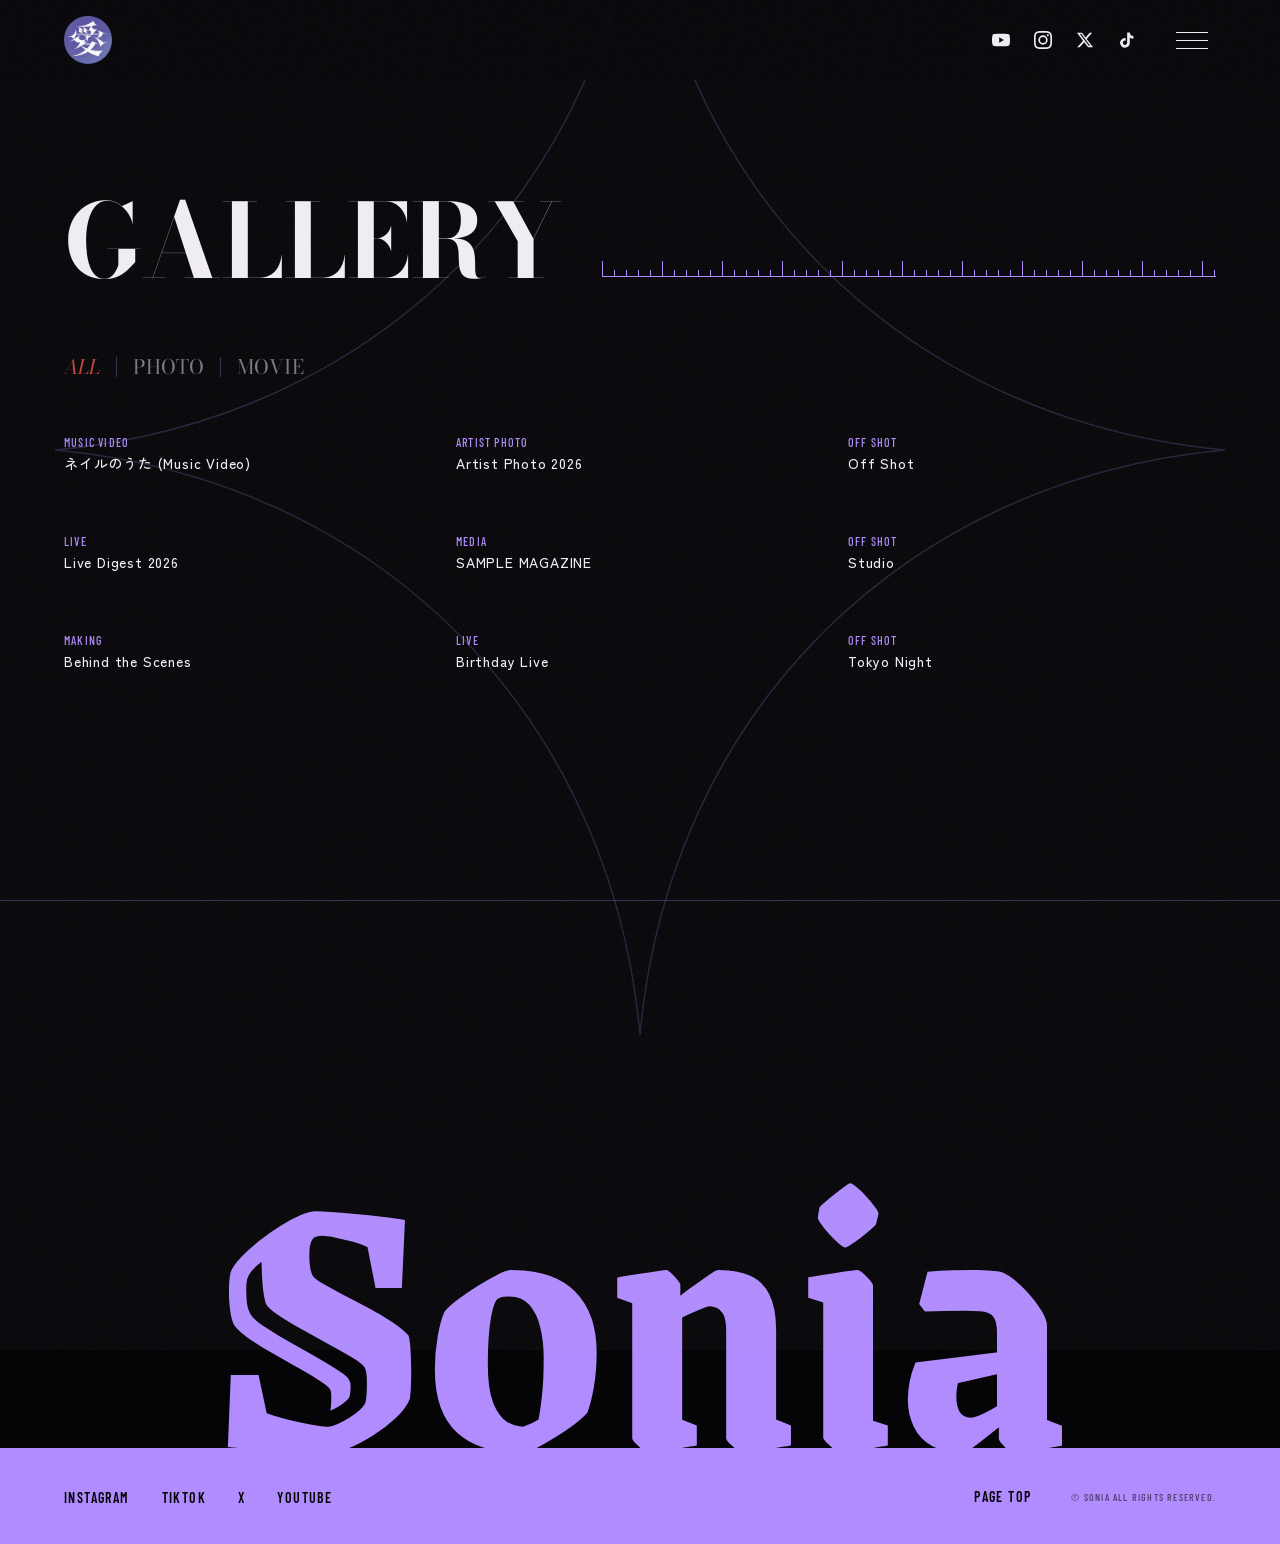
==== commit 8069061b: "更新" ====
--- a/gallery/index.html
+++ b/gallery/index.html
@@ -6,7 +6,7 @@
   <title>Gallery｜素二愛 Sonia OFFICIAL WEB SITE</title>
   <meta name="description" content="アーティスト・モデル 素二愛（Sonia）のオフィシャルサイト。最新ニュース、ライブ情報、ギャラリー、プロフィールをお届けします。">
   <meta name="robots" content="index, follow">
-  <link rel="icon" href="../images/favicon.png" type="image/png">
+  <link rel="icon" href="../images/favicon.ico" type="image/x-icon">
 
   <meta property="og:type" content="website">
   <meta property="og:title" content="素二愛 Sonia｜OFFICIAL WEB SITE">
@@ -20,10 +20,10 @@
   <link rel="preconnect" href="https://fonts.googleapis.com">
   <link rel="preconnect" href="https://fonts.gstatic.com" crossorigin>
   <link href="https://fonts.googleapis.com/css2?family=Barlow+Condensed:wght@400;500;600&family=Bodoni+Moda:ital,opsz,wght@0,6..96,400;0,6..96,700;1,6..96,400;1,6..96,700&family=Grenze+Gotisch:wght@500;700&family=Zen+Kaku+Gothic+New:wght@400;500&display=swap" rel="stylesheet">
-  <link rel="stylesheet" href="../css/style.css?v=20261025">
-  <script src="../js/common.js?v=20261025" defer></script>
-  <script src="../js/layout.js?v=20261025" defer></script>
-  <script src="../js/gallery.js?v=20261025" defer></script>
+  <link rel="stylesheet" href="../css/style.css">
+  <script src="../js/common.js" defer></script>
+  <script src="../js/layout.js" defer></script>
+  <script src="../js/gallery.js" defer></script>
 </head>
 <body class="is-sub">
 
@@ -41,7 +41,7 @@
   <div class="cursor" aria-hidden="true"><span class="cursor-dot"></span><span class="cursor-ring"><em class="cursor-label"></em></span></div>
 
   <header class="site-header">
-    <a href="../" class="logo" aria-label="素二愛 トップへ">Sonia</a>
+    <a href="../" class="logo" aria-label="素二愛 トップへ"><img src="../images/logo.png" alt="素二愛" width="240" height="240"></a>
     <ul class="header-sns">
       <li><a href="https://www.youtube.com/channel/UCf7-5qd9nNde2EbkA1S9MgQ" target="_blank" rel="noopener" aria-label="YouTube"><svg><use href="#i-youtube"/></svg></a></li>
       <li><a href="https://www.instagram.com/sonia__0925" target="_blank" rel="noopener" aria-label="Instagram"><svg><use href="#i-instagram"/></svg></a></li>
--- a/css/style.css
+++ b/css/style.css
@@ -142,8 +142,6 @@
   text-transform: uppercase;
 }
 
-.logo,
-.loader-logo,
 .mv-logo-en,
 .footer-logo,
 .profile-name span {
@@ -224,7 +222,8 @@
 }
 
 .loader-logo {
-  font-size: 72px;
+  width: 96px;
+  height: 96px;
   opacity: 0;
   animation: fade 1.2s var(--ease) 0.1s forwards;
 }
@@ -384,8 +383,12 @@
 
 .logo {
   margin-right: auto;
-  font-size: 40px;
-  color: var(--violet);
+}
+
+.logo img {
+  display: block;
+  width: 48px;
+  height: 48px;
 }
 
 .header-sns {
@@ -852,12 +855,22 @@
 
 .news-link {
   display: grid;
-  grid-template-columns: 200px minmax(0, 1fr) auto 16px;
-  align-items: baseline;
-  column-gap: 32px;
+  grid-template-columns: auto minmax(0, 1fr) 16px;
+  align-items: center;
+  gap: 8px 24px;
   width: 100%;
   padding: 32px 0;
   text-align: left;
+}
+
+.news-title {
+  grid-column: 1 / 3;
+  grid-row: 2;
+}
+
+.news-arrow {
+  grid-column: 3;
+  grid-row: 1 / 3;
 }
 
 .news-date {
@@ -895,14 +908,12 @@
 .news-cat {
   font-size: var(--fs-s);
   color: var(--violet);
-  text-align: right;
 }
 
 .news-arrow {
   width: 16px;
   height: 16px;
   fill: var(--red);
-  align-self: center;
   opacity: 0;
   transform: translateX(-8px);
   transition: opacity 0.4s, transform 0.7s var(--ease);
@@ -1921,8 +1932,9 @@
     --fs-m: 14px;
   }
 
-  .logo {
-    font-size: 32px;
+  .logo img {
+    width: 40px;
+    height: 40px;
   }
 
   .header-sns {
@@ -1988,14 +2000,7 @@
   }
 
   .news-link {
-    grid-template-columns: 1fr auto;
-    row-gap: 8px;
     padding: 24px 0;
-  }
-
-  .news-title {
-    grid-column: 1 / -1;
-    grid-row: 2;
   }
 
   .news-arrow {
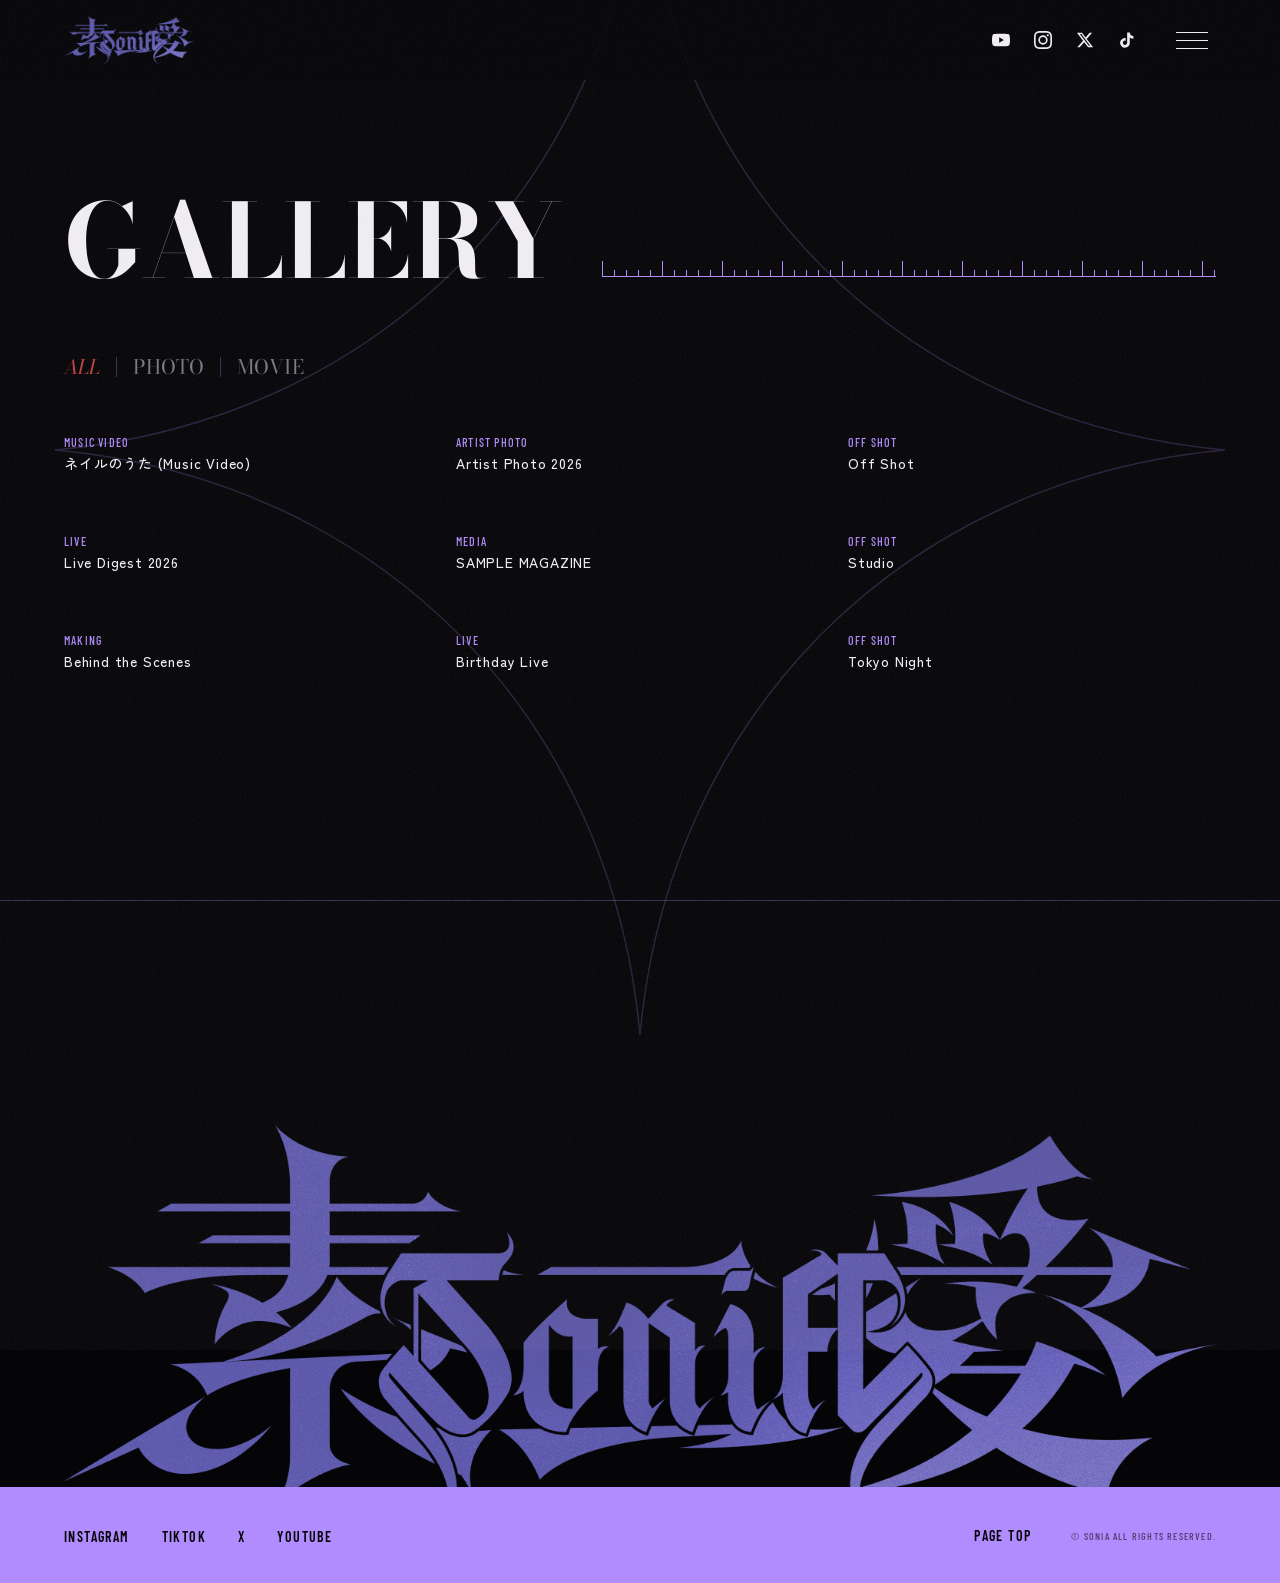
==== commit a9aea707: "no message" ====
--- a/gallery/index.html
+++ b/gallery/index.html
@@ -41,7 +41,7 @@
   <div class="cursor" aria-hidden="true"><span class="cursor-dot"></span><span class="cursor-ring"><em class="cursor-label"></em></span></div>
 
   <header class="site-header">
-    <a href="../" class="logo" aria-label="素二愛 トップへ"><img src="../images/logo.png" alt="素二愛" width="240" height="240"></a>
+    <a href="../" class="logo" aria-label="素二愛 トップへ"><img src="../images/logo.png" alt="素二愛" width="600" height="220"></a>
     <ul class="header-sns">
       <li><a href="https://www.youtube.com/channel/UCf7-5qd9nNde2EbkA1S9MgQ" target="_blank" rel="noopener" aria-label="YouTube"><svg><use href="#i-youtube"/></svg></a></li>
       <li><a href="https://www.instagram.com/sonia__0925" target="_blank" rel="noopener" aria-label="Instagram"><svg><use href="#i-instagram"/></svg></a></li>
@@ -83,7 +83,7 @@
   </main>
 
   <footer class="site-footer">
-    <p class="footer-logo" aria-hidden="true">Sonia</p>
+    <p class="footer-logo" aria-hidden="true"><img src="../images/logo-l.png" alt="" width="1500" height="551" loading="lazy"></p>
     <div class="footer-row">
       <ul class="footer-sns">
         <li><a href="https://www.instagram.com/sonia__0925" target="_blank" rel="noopener">Instagram</a></li>
--- a/css/style.css
+++ b/css/style.css
@@ -142,8 +142,6 @@
   text-transform: uppercase;
 }
 
-.mv-logo-en,
-.footer-logo,
 .profile-name span {
   font-family: var(--goth);
   font-weight: 700;
@@ -222,8 +220,8 @@
 }
 
 .loader-logo {
-  width: 96px;
-  height: 96px;
+  width: 240px;
+  height: auto;
   opacity: 0;
   animation: fade 1.2s var(--ease) 0.1s forwards;
 }
@@ -387,7 +385,7 @@
 
 .logo img {
   display: block;
-  width: 48px;
+  width: auto;
   height: 48px;
 }
 
@@ -630,43 +628,24 @@
   position: absolute;
   left: 44%;
   top: 56%;
-  display: grid;
-  justify-items: center;
-  color: var(--violet);
-  white-space: nowrap;
+  width: 64cqw;
   transform: translate(-50%, -50%);
   pointer-events: none;
 }
 
-.mv-logo-en {
-  display: flex;
-  overflow: hidden;
-  padding: 8px 8px 16px;
-  font-size: 20cqw;
-}
-
-.mv-logo-en .char {
-  display: inline-block;
-  transform: translateY(110%);
-  transition: transform 1.4s var(--ease);
-  transition-delay: calc(1s + var(--i) * 0.08s);
-}
-
-body.is-ready .mv-logo-en .char {
+.mv-logo img {
+  display: block;
+  width: 100%;
+  height: auto;
+  filter: brightness(0) invert(1);
+  clip-path: inset(0 0 100% 0);
+  transform: translateY(24px);
+  transition: clip-path 1.4s var(--ease) 1s, transform 1.4s var(--ease) 1s;
+}
+
+body.is-ready .mv-logo img {
+  clip-path: inset(0);
   transform: none;
-}
-
-.mv-logo-ja {
-  font-size: var(--fs-s);
-  letter-spacing: 1em;
-  padding-left: 1em;
-  color: var(--cream);
-  opacity: 0;
-  transition: opacity 1.2s var(--ease) 1.6s;
-}
-
-body.is-ready .mv-logo-ja {
-  opacity: 1;
 }
 
 .mv-scroll {
@@ -1507,13 +1486,16 @@
 .footer-logo {
   position: relative;
   z-index: 0;
-  font-size: 30vw;
-  text-align: center;
-  color: var(--violet);
-  white-space: nowrap;
   pointer-events: none;
   user-select: none;
   transform: translateY(var(--fy, 0));
+}
+
+.footer-logo img {
+  display: block;
+  width: min(100%, 1280px);
+  height: auto;
+  margin: 0 auto;
 }
 
 .footer-row {
@@ -1933,8 +1915,7 @@
   }
 
   .logo img {
-    width: 40px;
-    height: 40px;
+    height: 36px;
   }
 
   .header-sns {
@@ -1971,10 +1952,7 @@
   .mv-logo {
     left: 50%;
     top: 60%;
-  }
-
-  .mv-logo-ja {
-    font-size: var(--fs-xs);
+    width: 80cqw;
   }
 
   .mv-scroll {
